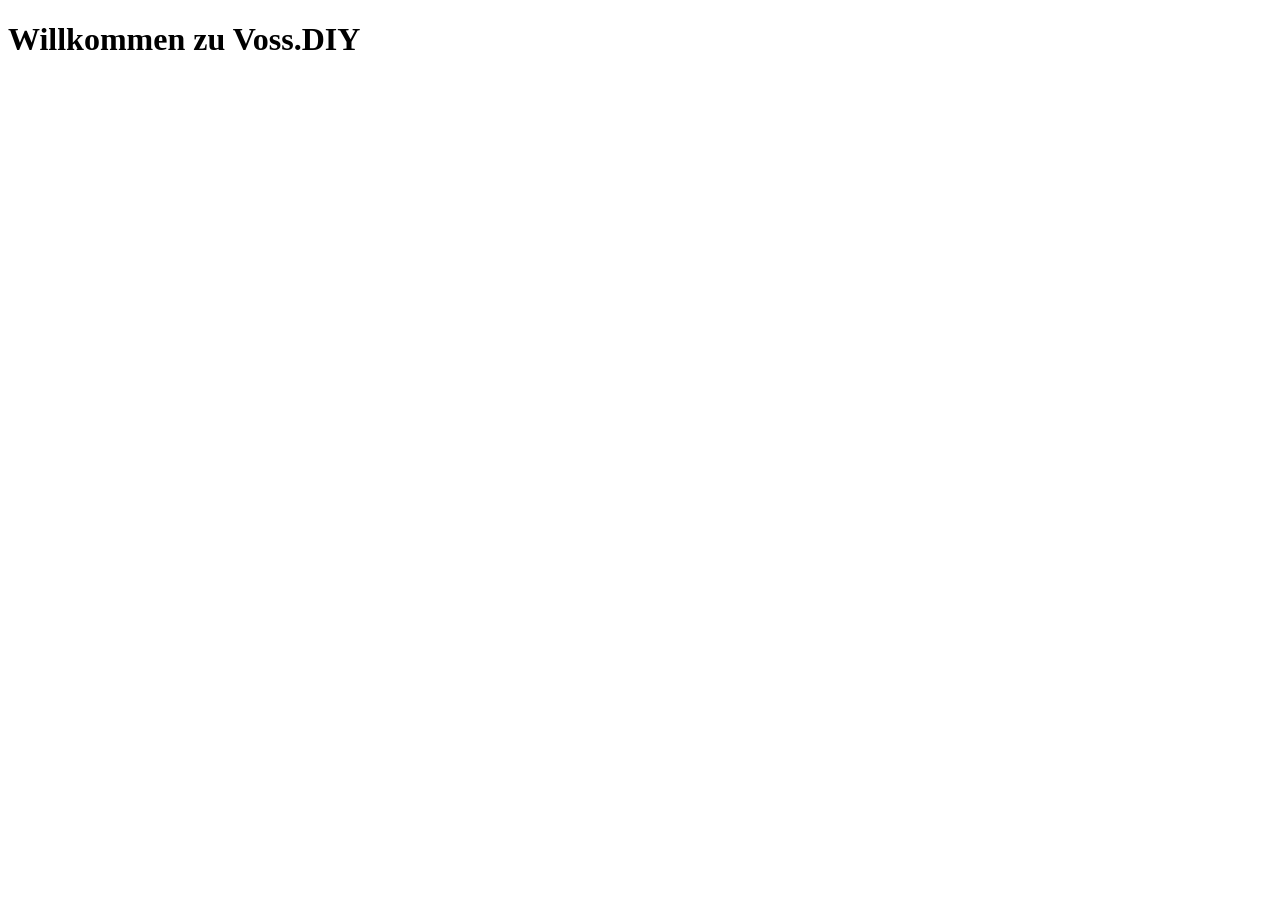
==== index.html @ 7c5c6a3f "add initial index.html file" ====
<!DOCTYPE html>
<html lang="de">
<head>
    <meta charset="UTF-8">
    <meta name="viewport" content="width=device-width, initial-scale=1.0">
    <title>Willkommen zu Voss.DIY</title>
</head>
<body>
    <h1>Willkommen zu Voss.DIY</h1>
</body>
</html>
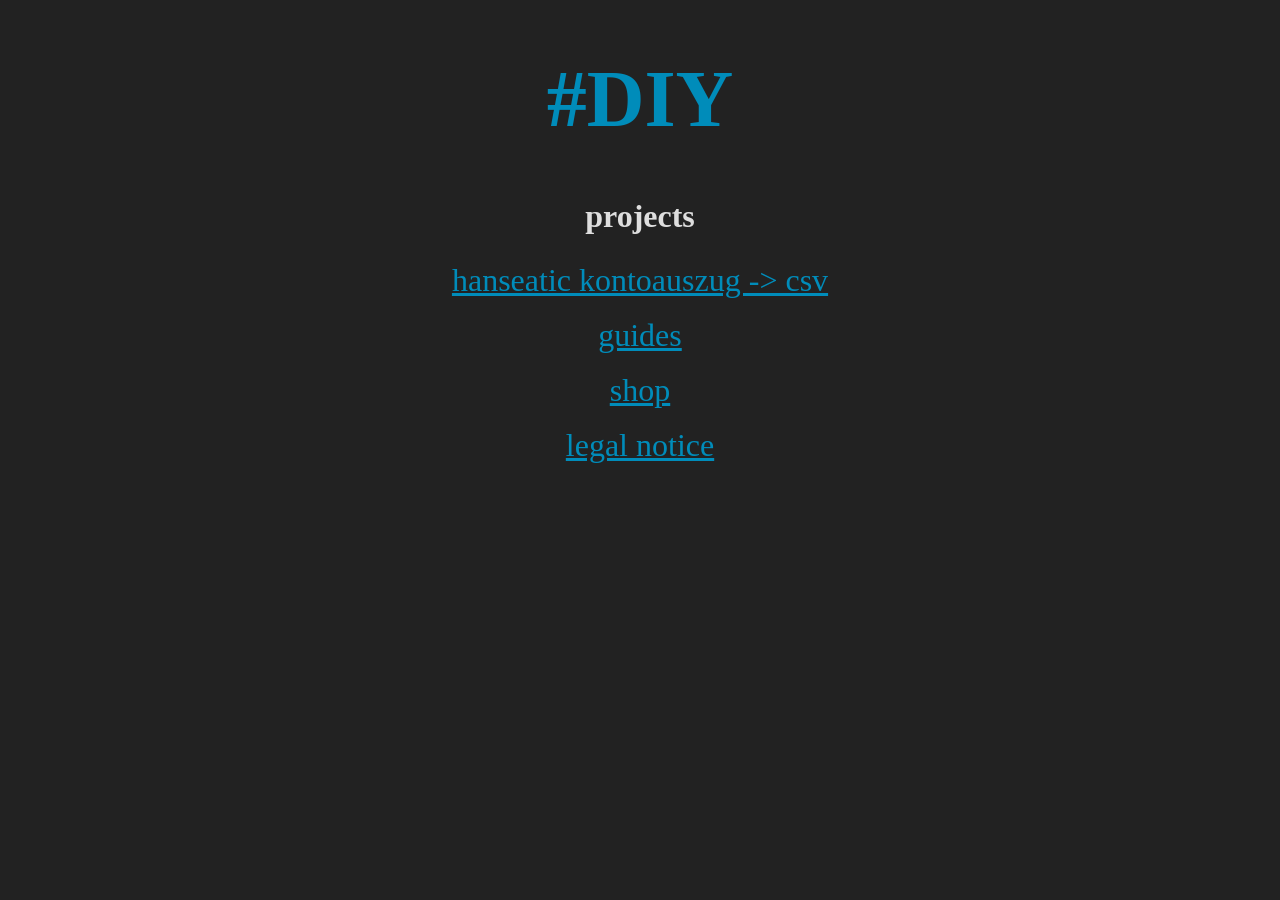
==== commit 3adb8bed: "update index.html to replace blog link with hanseatic kontoauszug link" ====
--- a/index.html
+++ b/index.html
@@ -1,11 +1,35 @@
 <!DOCTYPE html>
+
 <html lang="de">
-<head>
-    <meta charset="UTF-8">
-    <meta name="viewport" content="width=device-width, initial-scale=1.0">
-    <title>Willkommen zu Voss.DIY</title>
-</head>
-<body>
-    <h1>Willkommen zu Voss.DIY</h1>
-</body>
-</html>+  <head>
+    <link rel="stylesheet" href="css/style.css">
+
+        <!-- Favicons Start-->
+        <!-- Für Apple-Geräte -->
+        <link rel="apple-touch-icon" sizes="180x180" href="images/icons/apple-touch-icon-180x180.png">
+        <!-- Für Browser -->
+        <link rel="shortcut icon" type="image/x-icon" href="images/icons/favicon-32x32.ico">
+        <link rel="icon" type="image/png" sizes="96x96" href="images/icons/favicon-96x96.png">
+        <!-- Für Windows -->
+        <meta name="msapplication-square310x310logo" content="images/icons/mstile-310x310.png">
+        <meta name="msapplication-TileColor" content="008cba">
+        <!-- Favicons Ende-->
+
+  </head>
+
+  <body>
+    <h1>#DIY</h1>
+    <h2>projects</h2>
+    <a href="/tools/hanseatic-kontoauszug-csv/">hanseatic kontoauszug -> csv</a> <br>
+    <br>
+    <a href="/notice.html">guides</a> <br>
+    <br>
+    <a href="/notice.html">shop</a> <br>
+
+  </body>
+
+  <footer>
+    <br>
+    <a href="/notice.html">legal notice</a>
+  </footer>
+</html>
--- a/css/style.css
+++ b/css/style.css
@@ -0,0 +1,62 @@
+      
+      :root{
+        --primary-color: #008cba;
+        --background-color: #222;
+        --primary-font: "Verdana', sans-serif;"
+
+      }
+
+      h1 {
+        color: var(--primary-color);
+        font-size: clamp(2rem, 10vw, 5rem);
+        text-decoration: none;
+        font-family: var(--primary-font);      
+
+        }
+
+      h2 {
+        font-size: 2.0rem;
+        text-decoration: none;
+        font-family: var(--primary-font);      
+
+      }
+
+      body {
+        background-color: var(--background-color);
+        color: rgba(255, 255, 255, 0.85);
+        font-family: var(--primary-font);      
+        text-align: center;
+        margin: 2em;
+        
+          p {
+        font-size: 2.0rem;
+      }  
+
+        }
+
+        footer
+       {
+        p{
+          font-size: 1rem;
+          font-family: var(--primary-font);      
+
+        }}
+
+      a { 
+        font-size: 2rem;
+        font-family: var(--primary-font);      
+        color: var(--primary-color) 
+      
+      }
+
+      a#logo_uberspace {
+        background-image: url(../images/uberspace_badge_light.svg);
+        display: block;
+        margin: 0 auto;
+        max-width: 15dvh;
+        background-size: contain;
+        background-repeat: no-repeat;
+        background-color: var(--background-color);
+        aspect-ratio: 1 / 1;
+        object-fit:cover;
+        }
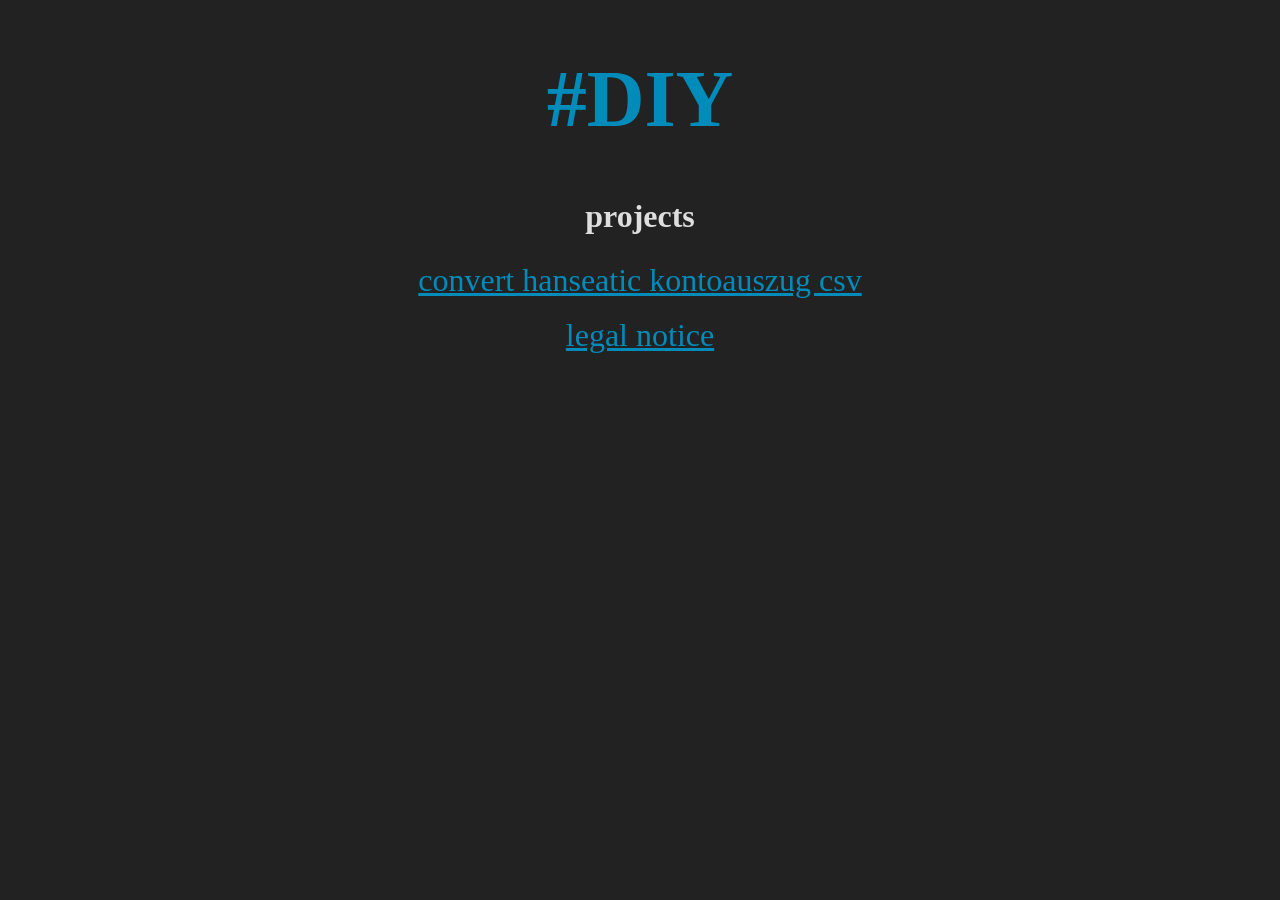
==== commit dabb500e: "update index.html to refine hanseatic kontoauszug link text" ====
--- a/index.html
+++ b/index.html
@@ -20,12 +20,7 @@
   <body>
     <h1>#DIY</h1>
     <h2>projects</h2>
-    <a href="/tools/hanseatic-kontoauszug-csv/">hanseatic kontoauszug -> csv</a> <br>
-    <br>
-    <a href="/notice.html">guides</a> <br>
-    <br>
-    <a href="/notice.html">shop</a> <br>
-
+    <a href="/tools/hanseatic-kontoauszug-csv/">convert hanseatic kontoauszug csv</a> <br>
   </body>
 
   <footer>
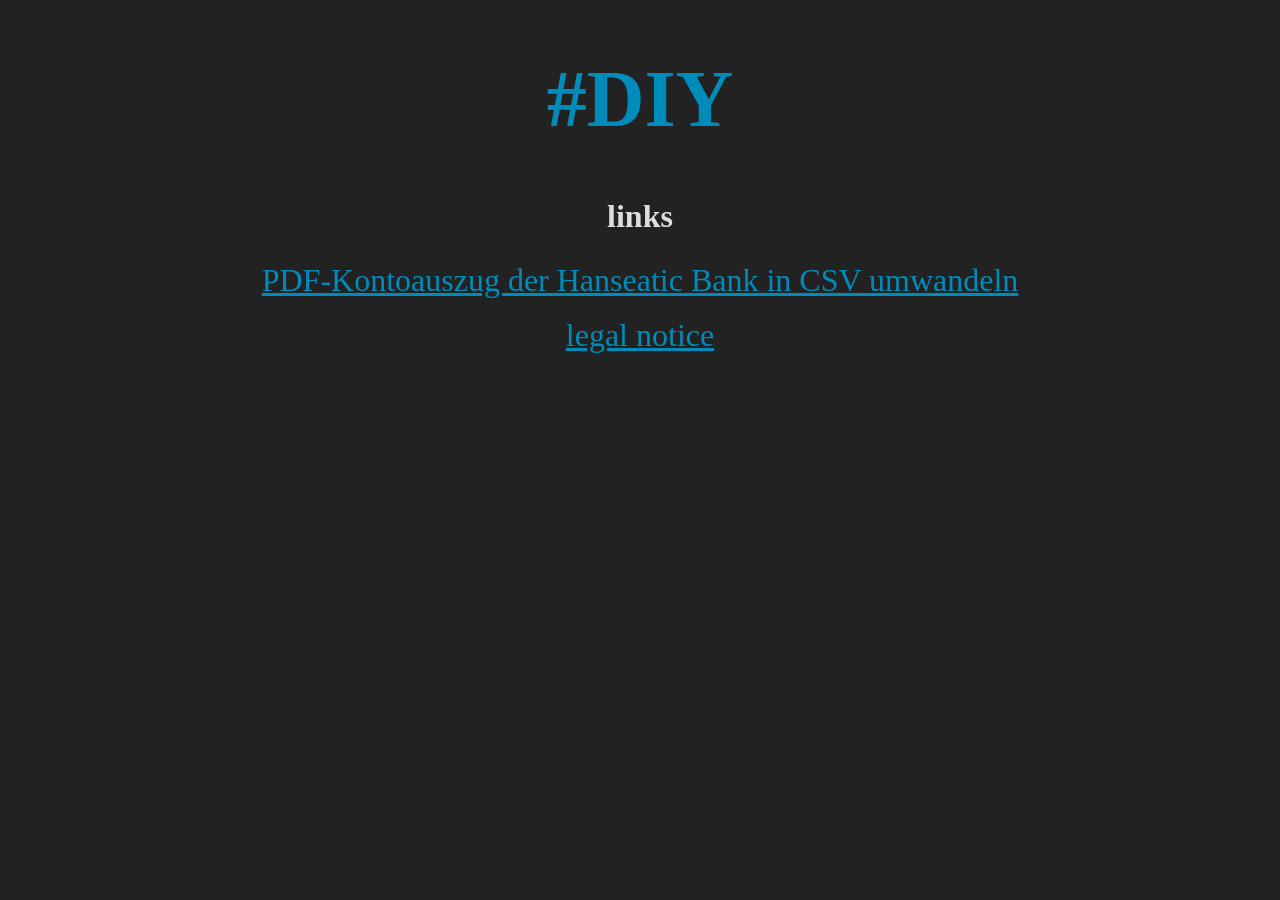
==== commit c461b60f: "update index.html and tools/hanseatic-kontoauszug-csv/index.html for consistency in titles and links" ====
--- a/index.html
+++ b/index.html
@@ -19,8 +19,8 @@
 
   <body>
     <h1>#DIY</h1>
-    <h2>projects</h2>
-    <a href="/tools/hanseatic-kontoauszug-csv/">convert hanseatic kontoauszug csv</a> <br>
+    <h2>links</h2>
+    <a href="/tools/hanseatic-kontoauszug-csv/">PDF-Kontoauszug der Hanseatic Bank in CSV umwandeln</a> <br>
   </body>
 
   <footer>
--- a/css/style.css
+++ b/css/style.css
@@ -48,15 +48,3 @@
         color: var(--primary-color) 
       
       }
-
-      a#logo_uberspace {
-        background-image: url(../images/uberspace_badge_light.svg);
-        display: block;
-        margin: 0 auto;
-        max-width: 15dvh;
-        background-size: contain;
-        background-repeat: no-repeat;
-        background-color: var(--background-color);
-        aspect-ratio: 1 / 1;
-        object-fit:cover;
-        }
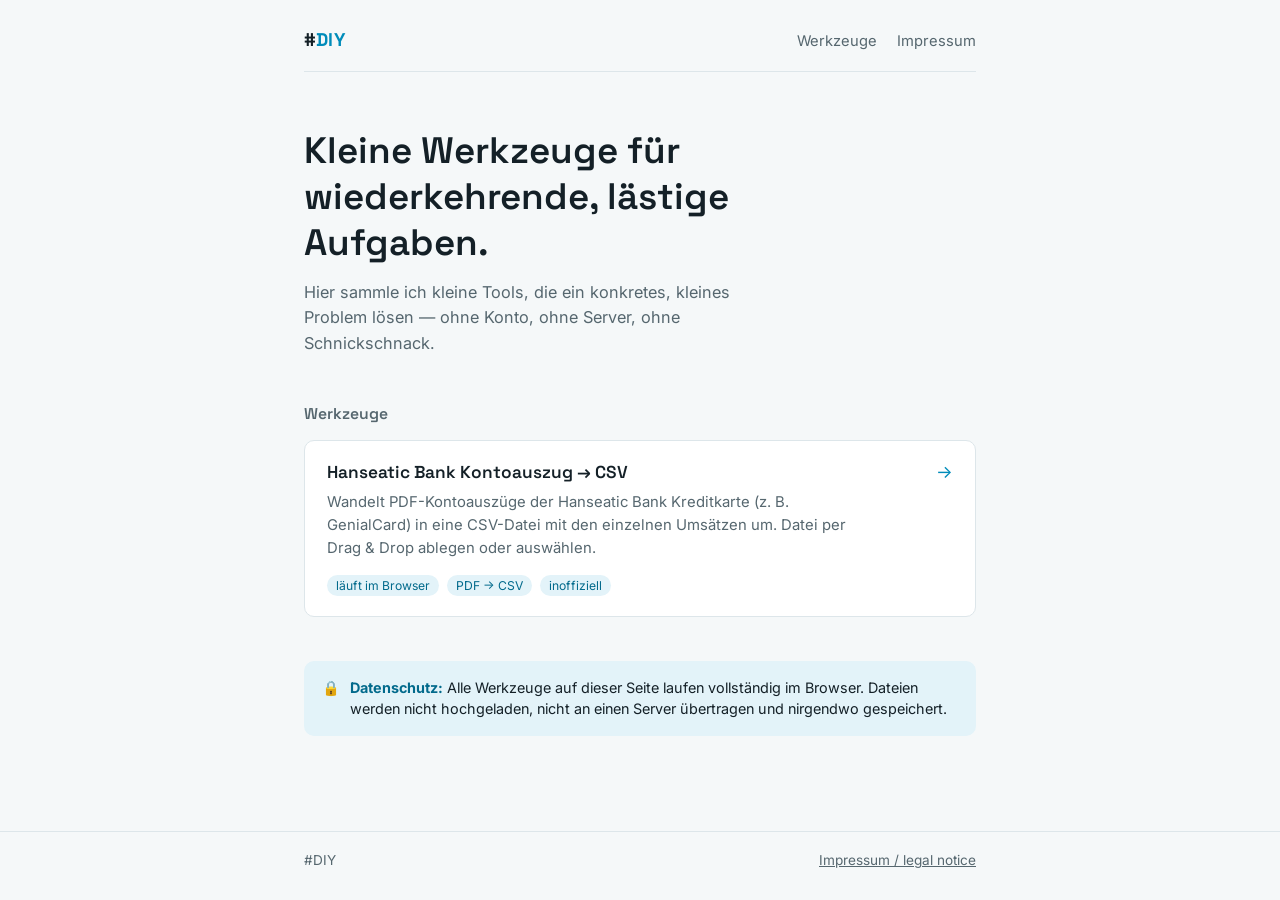
==== commit ffdda7b5: "Claude Skript" ====
--- a/index.html
+++ b/index.html
@@ -1,30 +1,319 @@
 <!DOCTYPE html>
-
 <html lang="de">
-  <head>
-    <link rel="stylesheet" href="css/style.css">
-
-        <!-- Favicons Start-->
-        <!-- Für Apple-Geräte -->
-        <link rel="apple-touch-icon" sizes="180x180" href="images/icons/apple-touch-icon-180x180.png">
-        <!-- Für Browser -->
-        <link rel="shortcut icon" type="image/x-icon" href="images/icons/favicon-32x32.ico">
-        <link rel="icon" type="image/png" sizes="96x96" href="images/icons/favicon-96x96.png">
-        <!-- Für Windows -->
-        <meta name="msapplication-square310x310logo" content="images/icons/mstile-310x310.png">
-        <meta name="msapplication-TileColor" content="008cba">
-        <!-- Favicons Ende-->
-
-  </head>
-
-  <body>
-    <h1>#DIY</h1>
-    <h2>links</h2>
-    <a href="/tools/hanseatic-kontoauszug-csv/">PDF-Kontoauszug der Hanseatic Bank in CSV umwandeln</a> <br>
-  </body>
-
-  <footer>
-    <br>
-    <a href="/notice.html">legal notice</a>
-  </footer>
+<head>
+<meta charset="UTF-8">
+<meta name="viewport" content="width=device-width, initial-scale=1">
+<title>#DIY — kleine Werkzeuge</title>
+<link rel="preconnect" href="https://fonts.googleapis.com">
+<link rel="preconnect" href="https://fonts.gstatic.com" crossorigin>
+<link href="https://fonts.googleapis.com/css2?family=Space+Grotesk:wght@500;600;700&family=Inter:wght@400;500;600&display=swap" rel="stylesheet">
+<style>
+  :root {
+    --bg: #f5f8f9;
+    --surface: #ffffff;
+    --text: #142027;
+    --muted: #56676f;
+    --border: #dde6ea;
+    --primary: #008cba;
+    --primary-dark: #026a8c;
+    --primary-tint: #e3f3f9;
+    --radius: 10px;
+    --serif-line: 1.55;
+  }
+
+  @media (prefers-color-scheme: dark) {
+    :root:not([data-theme="light"]) {
+      --bg: #0d1417;
+      --surface: #131c21;
+      --text: #e8eef0;
+      --muted: #8fa1a8;
+      --border: #223038;
+      --primary: #35b1d9;
+      --primary-dark: #6fd0ef;
+      --primary-tint: #142931;
+    }
+  }
+
+  :root[data-theme="dark"] {
+    --bg: #0d1417;
+    --surface: #131c21;
+    --text: #e8eef0;
+    --muted: #8fa1a8;
+    --border: #223038;
+    --primary: #35b1d9;
+    --primary-dark: #6fd0ef;
+    --primary-tint: #142931;
+  }
+
+  * { box-sizing: border-box; }
+
+  html, body {
+    margin: 0;
+    padding: 0;
+    background: var(--bg);
+    color: var(--text);
+    font-family: 'Inter', -apple-system, BlinkMacSystemFont, 'Segoe UI', sans-serif;
+    -webkit-font-smoothing: antialiased;
+  }
+
+  body {
+    min-height: 100vh;
+    display: flex;
+    flex-direction: column;
+  }
+
+  a { color: var(--primary-dark); }
+  a:focus-visible, button:focus-visible, .tool:focus-visible {
+    outline: 2px solid var(--primary);
+    outline-offset: 3px;
+  }
+
+  .wrap {
+    width: 100%;
+    max-width: 720px;
+    margin: 0 auto;
+    padding: 0 24px;
+  }
+
+  header.site {
+    padding: 28px 0 0;
+  }
+
+  .brand {
+    display: flex;
+    align-items: baseline;
+    justify-content: space-between;
+    gap: 16px;
+    padding-bottom: 20px;
+    border-bottom: 1px solid var(--border);
+  }
+
+  .brand .mark {
+    font-family: 'Space Grotesk', sans-serif;
+    font-weight: 700;
+    font-size: 1.15rem;
+    letter-spacing: 0.01em;
+    color: var(--text);
+    text-decoration: none;
+  }
+
+  .brand .mark span {
+    color: var(--primary);
+  }
+
+  nav.site-nav {
+    display: flex;
+    gap: 20px;
+    font-size: 0.92rem;
+  }
+
+  nav.site-nav a {
+    color: var(--muted);
+    text-decoration: none;
+  }
+
+  nav.site-nav a:hover { color: var(--primary-dark); }
+
+  main { flex: 1; }
+
+  .hero {
+    padding: 56px 0 40px;
+  }
+
+  .hero h1 {
+    font-family: 'Space Grotesk', sans-serif;
+    font-weight: 600;
+    font-size: clamp(1.7rem, 4vw, 2.3rem);
+    line-height: 1.25;
+    margin: 0 0 14px;
+    max-width: 18ch;
+  }
+
+  .hero p {
+    color: var(--muted);
+    font-size: 1.02rem;
+    line-height: var(--serif-line);
+    max-width: 46ch;
+    margin: 0;
+  }
+
+  section.tools {
+    padding: 8px 0 48px;
+  }
+
+  section.tools h2 {
+    font-family: 'Space Grotesk', sans-serif;
+    font-size: 0.98rem;
+    font-weight: 600;
+    color: var(--muted);
+    margin: 0 0 16px;
+  }
+
+  .tool-list {
+    display: flex;
+    flex-direction: column;
+    gap: 12px;
+  }
+
+  .tool {
+    display: block;
+    text-decoration: none;
+    color: inherit;
+    border: 1px solid var(--border);
+    border-radius: var(--radius);
+    background: var(--surface);
+    padding: 20px 22px;
+    transition: border-color 0.15s ease, transform 0.15s ease;
+  }
+
+  .tool:hover {
+    border-color: var(--primary);
+  }
+
+  .tool-head {
+    display: flex;
+    align-items: center;
+    justify-content: space-between;
+    gap: 12px;
+  }
+
+  .tool-title {
+    font-family: 'Space Grotesk', sans-serif;
+    font-weight: 600;
+    font-size: 1.08rem;
+  }
+
+  .tool-arrow {
+    color: var(--primary);
+    font-size: 1.1rem;
+    flex-shrink: 0;
+    transition: transform 0.15s ease;
+  }
+
+  .tool:hover .tool-arrow { transform: translateX(3px); }
+
+  .tool-desc {
+    color: var(--muted);
+    font-size: 0.93rem;
+    line-height: 1.55;
+    margin-top: 8px;
+    max-width: 60ch;
+  }
+
+  .tool-tags {
+    display: flex;
+    gap: 8px;
+    margin-top: 14px;
+    flex-wrap: wrap;
+  }
+
+  .tool-tags span {
+    font-size: 0.76rem;
+    color: var(--primary-dark);
+    background: var(--primary-tint);
+    padding: 3px 9px;
+    border-radius: 100px;
+  }
+
+  .privacy-note {
+    display: flex;
+    gap: 10px;
+    align-items: flex-start;
+    margin-top: 44px;
+    padding: 16px 18px;
+    border-radius: var(--radius);
+    background: var(--primary-tint);
+    color: var(--text);
+    font-size: 0.9rem;
+    line-height: 1.5;
+  }
+
+  .privacy-note strong { color: var(--primary-dark); }
+
+  footer.site {
+    border-top: 1px solid var(--border);
+  }
+
+  footer.site .wrap {
+    padding: 20px 24px 32px;
+    display: flex;
+    justify-content: space-between;
+    align-items: center;
+    gap: 12px;
+    flex-wrap: wrap;
+    color: var(--muted);
+    font-size: 0.85rem;
+  }
+
+  footer.site a {
+    color: var(--muted);
+  }
+
+  footer.site a:hover { color: var(--primary-dark); }
+
+  @media (max-width: 480px) {
+    .brand { flex-direction: column; align-items: flex-start; gap: 8px; }
+    .hero { padding: 40px 0 28px; }
+    .tool { padding: 16px 18px; }
+  }
+
+  @media (prefers-reduced-motion: reduce) {
+    * { transition: none !important; }
+  }
+</style>
+</head>
+<body>
+
+<header class="site">
+  <div class="wrap">
+    <div class="brand">
+      <a href="#" class="mark">#<span>DIY</span></a>
+      <nav class="site-nav">
+        <a href="#tools">Werkzeuge</a>
+        <a href="notice.html">Impressum</a>
+      </nav>
+    </div>
+  </div>
+</header>
+
+<main>
+  <div class="wrap">
+    <section class="hero">
+      <h1>Kleine Werkzeuge für wiederkehrende, lästige Aufgaben.</h1>
+      <p>Hier sammle ich kleine Tools, die ein konkretes, kleines Problem lösen — ohne Konto, ohne Server, ohne Schnickschnack.</p>
+    </section>
+
+    <section class="tools" id="tools">
+      <h2>Werkzeuge</h2>
+      <div class="tool-list">
+        <a class="tool" href="tools/hanseatic-kontoauszug-csv/">
+          <div class="tool-head">
+            <span class="tool-title">Hanseatic Bank Kontoauszug → CSV</span>
+            <span class="tool-arrow">→</span>
+          </div>
+          <p class="tool-desc">Wandelt PDF-Kontoauszüge der Hanseatic Bank Kreditkarte (z. B. GenialCard) in eine CSV-Datei mit den einzelnen Umsätzen um. Datei per Drag &amp; Drop ablegen oder auswählen.</p>
+          <div class="tool-tags">
+            <span>läuft im Browser</span>
+            <span>PDF → CSV</span>
+            <span>inoffiziell</span>
+          </div>
+        </a>
+      </div>
+
+      <div class="privacy-note">
+        <span>🔒</span>
+        <span><strong>Datenschutz:</strong> Alle Werkzeuge auf dieser Seite laufen vollständig im Browser. Dateien werden nicht hochgeladen, nicht an einen Server übertragen und nirgendwo gespeichert.</span>
+      </div>
+    </section>
+  </div>
+</main>
+
+<footer class="site">
+  <div class="wrap">
+    <span>#DIY</span>
+    <a href="notice.html">Impressum / legal notice</a>
+  </div>
+</footer>
+
+</body>
 </html>
